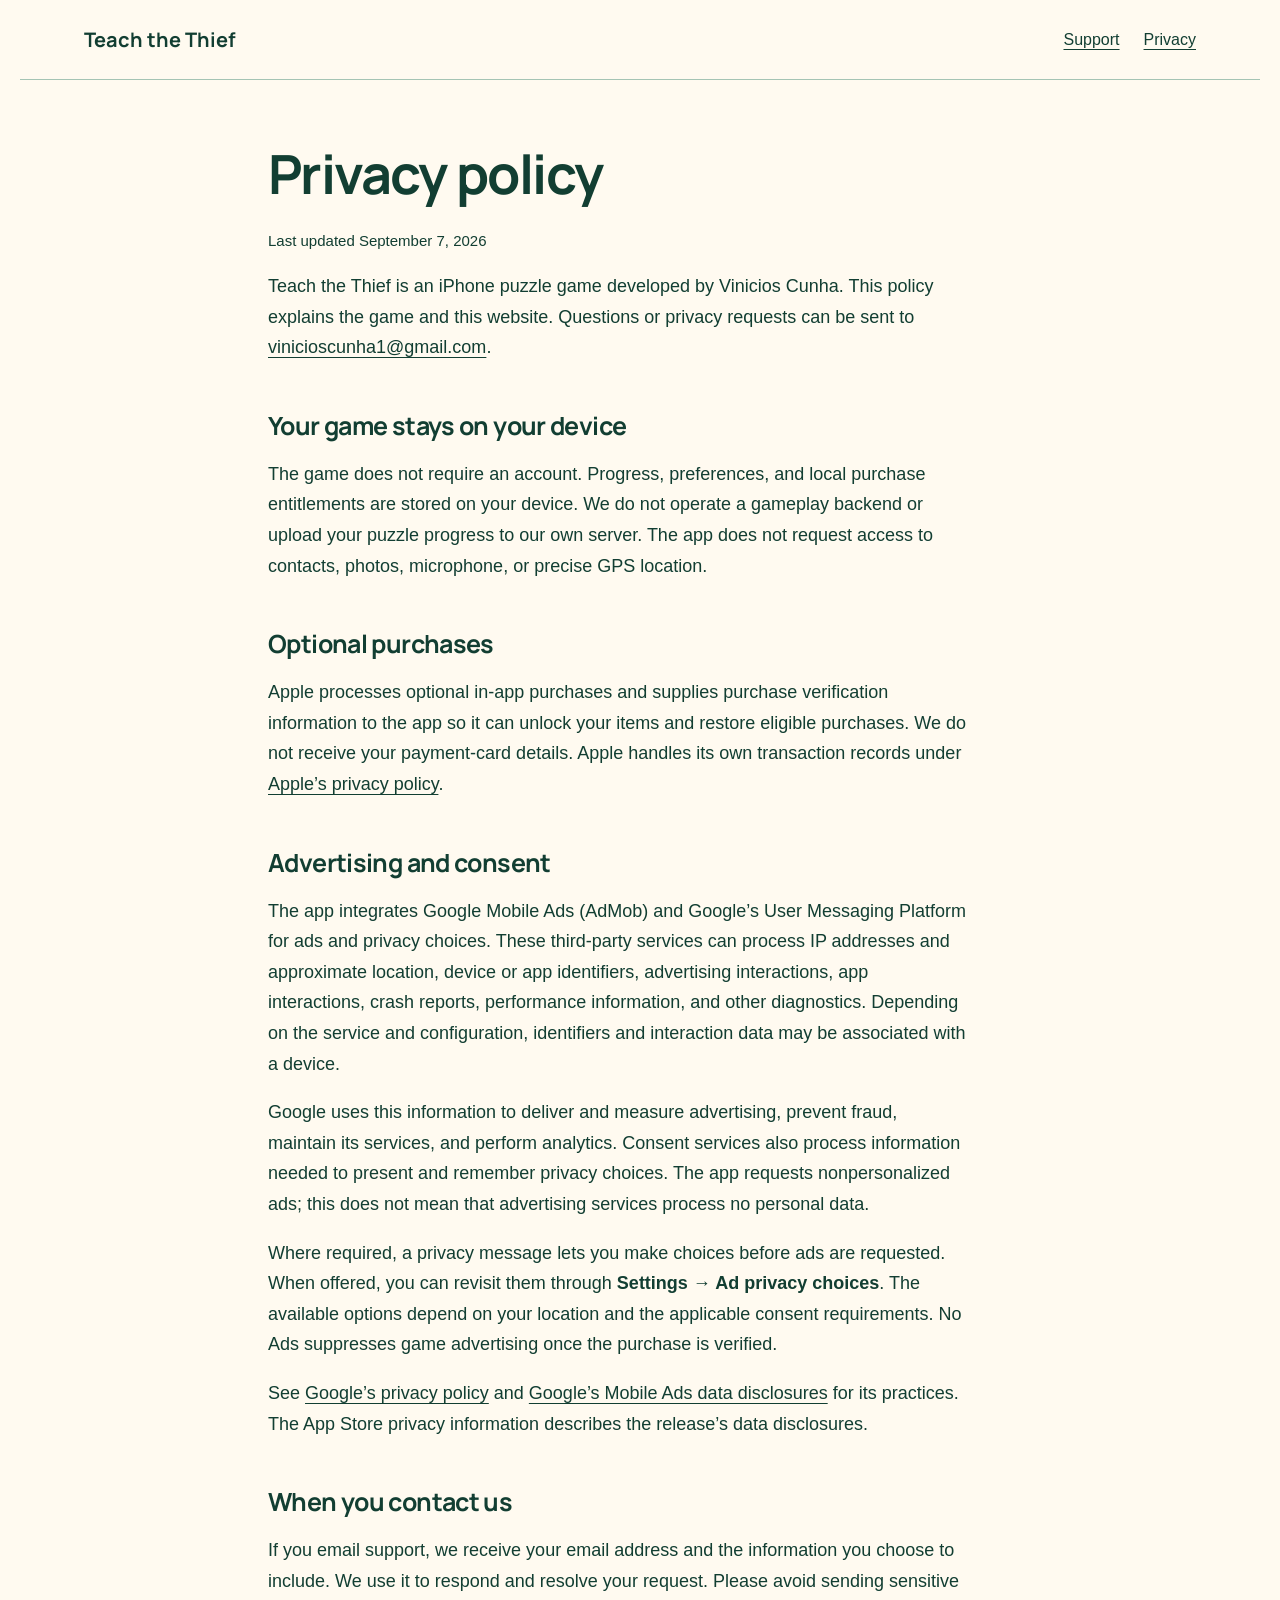
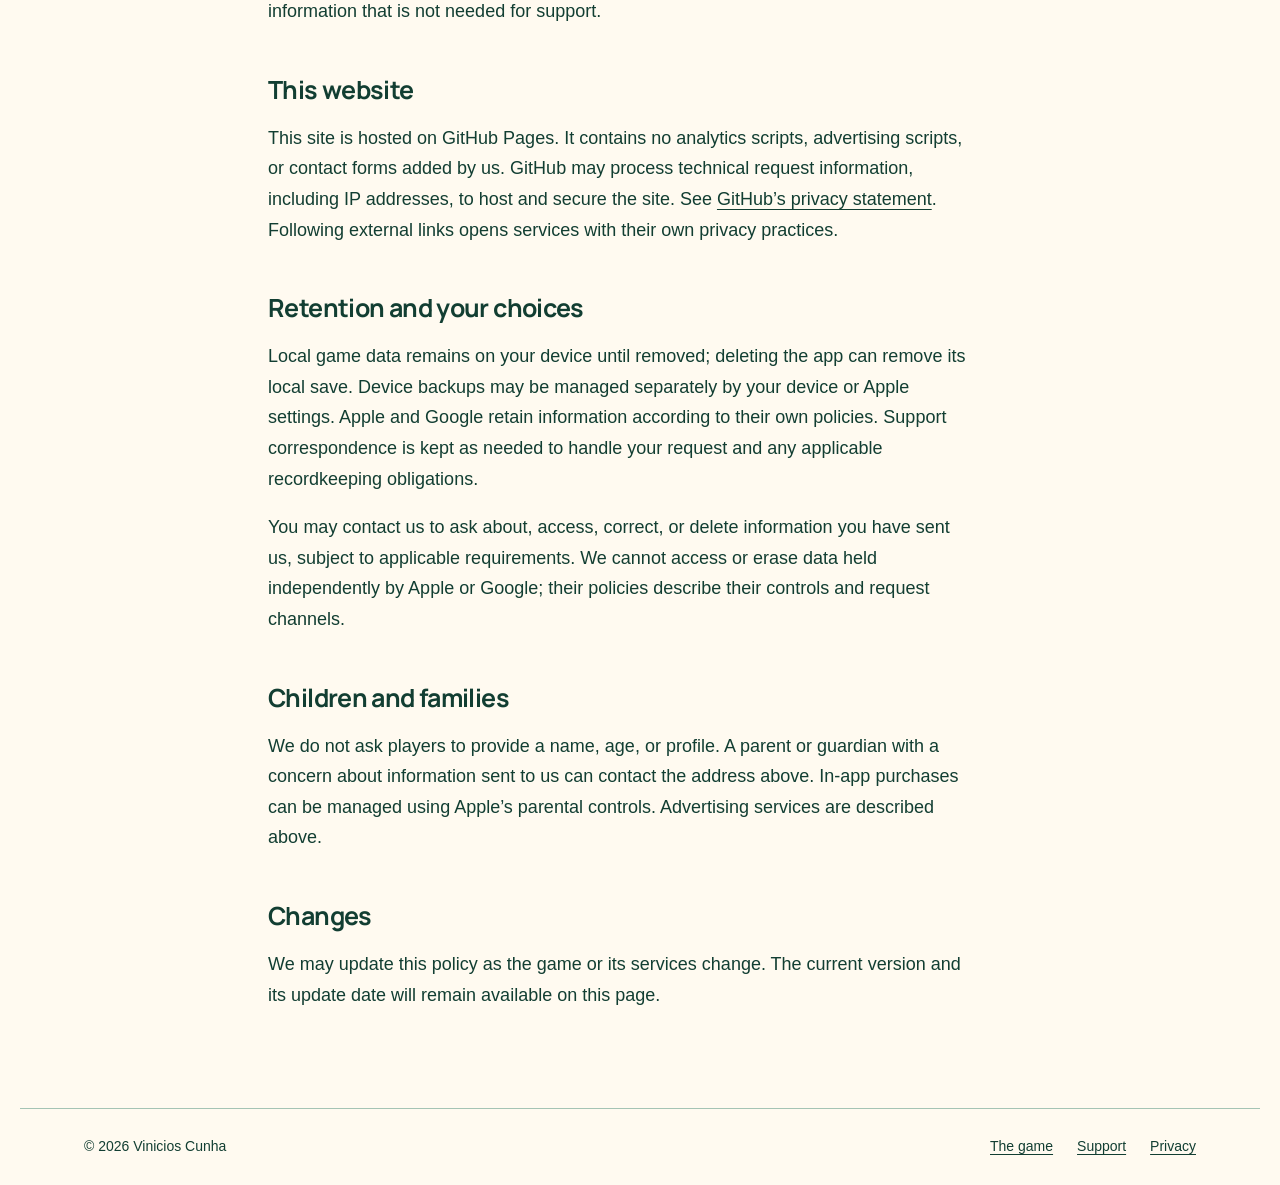
==== TeachTheThief/privacy.html @ 1f38dd89 "Publish Teach the Thief marketing support and privacy pages" ====
<!doctype html><html lang="en"><head><meta charset="utf-8"><meta name="viewport" content="width=device-width,initial-scale=1"><meta name="description" content="How Teach the Thief handles local game data, purchases, advertising, support, and privacy choices."><meta name="theme-color" content="#dff2e8"><title>Privacy policy — Teach the Thief</title><link rel="stylesheet" href="style.css"></head><body><header><a class="brand" href="./">Teach the Thief</a><nav aria-label="Main"><a href="support.html">Support</a><a href="privacy.html">Privacy</a></nav></header><main class="document"><h1>Privacy policy</h1><p class="date">Last updated September 7, 2026</p><p>Teach the Thief is an iPhone puzzle game developed by Vinicios Cunha. This policy explains the game and this website. Questions or privacy requests can be sent to <a class="email" href="mailto:vinicioscunha1@gmail.com?subject=Teach%20the%20Thief%20privacy">vinicioscunha1@gmail.com</a>.</p><h2>Your game stays on your device</h2><p>The game does not require an account. Progress, preferences, and local purchase entitlements are stored on your device. We do not operate a gameplay backend or upload your puzzle progress to our own server. The app does not request access to contacts, photos, microphone, or precise GPS location.</p><h2>Optional purchases</h2><p>Apple processes optional in-app purchases and supplies purchase verification information to the app so it can unlock your items and restore eligible purchases. We do not receive your payment-card details. Apple handles its own transaction records under <a href="https://www.apple.com/legal/privacy/">Apple’s privacy policy</a>.</p><h2>Advertising and consent</h2><p>The app integrates Google Mobile Ads (AdMob) and Google’s User Messaging Platform for ads and privacy choices. These third-party services can process IP addresses and approximate location, device or app identifiers, advertising interactions, app interactions, crash reports, performance information, and other diagnostics. Depending on the service and configuration, identifiers and interaction data may be associated with a device.</p><p>Google uses this information to deliver and measure advertising, prevent fraud, maintain its services, and perform analytics. Consent services also process information needed to present and remember privacy choices. The app requests nonpersonalized ads; this does not mean that advertising services process no personal data.</p><p>Where required, a privacy message lets you make choices before ads are requested. When offered, you can revisit them through <strong>Settings → Ad privacy choices</strong>. The available options depend on your location and the applicable consent requirements. No Ads suppresses game advertising once the purchase is verified.</p><p>See <a href="https://policies.google.com/privacy">Google’s privacy policy</a> and <a href="https://developers.google.com/admob/ios/privacy/data-disclosure">Google’s Mobile Ads data disclosures</a> for its practices. The App Store privacy information describes the release’s data disclosures.</p><h2>When you contact us</h2><p>If you email support, we receive your email address and the information you choose to include. We use it to respond and resolve your request. Please avoid sending sensitive information that is not needed for support.</p><h2>This website</h2><p>This site is hosted on GitHub Pages. It contains no analytics scripts, advertising scripts, or contact forms added by us. GitHub may process technical request information, including IP addresses, to host and secure the site. See <a href="https://docs.github.com/en/site-policy/privacy-policies/github-general-privacy-statement">GitHub’s privacy statement</a>. Following external links opens services with their own privacy practices.</p><h2>Retention and your choices</h2><p>Local game data remains on your device until removed; deleting the app can remove its local save. Device backups may be managed separately by your device or Apple settings. Apple and Google retain information according to their own policies. Support correspondence is kept as needed to handle your request and any applicable recordkeeping obligations.</p><p>You may contact us to ask about, access, correct, or delete information you have sent us, subject to applicable requirements. We cannot access or erase data held independently by Apple or Google; their policies describe their controls and request channels.</p><h2>Children and families</h2><p>We do not ask players to provide a name, age, or profile. A parent or guardian with a concern about information sent to us can contact the address above. In-app purchases can be managed using Apple’s parental controls. Advertising services are described above.</p><h2>Changes</h2><p>We may update this policy as the game or its services change. The current version and its update date will remain available on this page.</p></main><footer><p>© 2026 Vinicios Cunha</p><nav aria-label="Footer"><a href="./">The game</a><a href="support.html">Support</a><a href="privacy.html">Privacy</a></nav></footer></body></html>
---- TeachTheThief/style.css ----
@font-face{font-family:Manrope;src:url("assets/manrope-bold.ttf") format("truetype");font-weight:700;font-display:swap}:root{--ink:#123e32;--mint:#dff2e8;--paper:#fffaf0;--orange:#f4a269;--line:#a5c4b4}*{box-sizing:border-box}html{scroll-behavior:smooth;scrollbar-color:var(--ink) var(--mint)}body{margin:0;background:var(--paper);color:var(--ink);font:18px/1.7 -apple-system,BlinkMacSystemFont,"Segoe UI",sans-serif}::selection{background:var(--orange);color:var(--ink)}a{color:inherit;text-underline-offset:.22em}a:hover{color:#795021}a:focus-visible{outline:3px solid #8d4224;outline-offset:5px}header,footer{max-width:1240px;margin:auto;padding:26px 5vw;display:flex;align-items:center;justify-content:space-between;gap:24px}header{border-bottom:1px solid var(--line)}.brand,h1,h2,h3,.button{font-family:Manrope,sans-serif;font-weight:700}.brand{font-size:20px;text-decoration:none;line-height:1.25}nav{display:flex;gap:24px;font-size:16px}main{max-width:1240px;margin:auto}.hero{display:grid;grid-template-columns:1.1fr 1fr;gap:6vw;align-items:center;padding:64px 5vw}.hero h1{font-size:clamp(42px,5.4vw,72px);line-height:1.08;letter-spacing:-.035em;margin:0 0 30px;text-wrap:balance}.hero p{max-width:36ch}.hero figure{margin:0;max-width:430px;justify-self:end}.hero img{display:block;width:100%;height:auto;border-radius:16px;box-shadow:0 18px 44px #123e3222}.button{display:inline-block;background:var(--orange);padding:13px 23px;border-radius:12px;text-decoration:none;margin-top:15px;font-size:16px}.button:hover{background:#efb68f;color:var(--ink)}.availability{font-size:15px;margin-top:22px}.how{padding:66px 5vw;background:var(--mint)}h2{font-size:clamp(26px,3vw,40px);line-height:1.2;letter-spacing:-.025em;margin:0 0 24px;text-wrap:balance}.how p{max-width:65ch}.how ol{max-width:65ch;padding-left:24px}.how li{padding-left:12px;margin:18px 0}.note{padding:60px 5vw;max-width:850px}.document{max-width:800px;padding:64px 28px 80px;margin:auto}.document h1{font-size:clamp(36px,6vw,54px);line-height:1.1;letter-spacing:-.03em;margin:0 0 24px}.document h2{font-size:25px;margin:48px 0 12px}.document p,.document li{max-width:70ch}.document li{margin:12px 0}.date{font-size:15px}.email{overflow-wrap:anywhere}footer{border-top:1px solid var(--line);font-size:14px;flex-wrap:wrap}footer p{margin:0}footer nav{font-size:14px}@media(max-width:660px){body{font-size:17px}header{padding:22px 24px;align-items:flex-start}.brand{max-width:130px}nav{gap:18px;font-size:14px}.hero{grid-template-columns:1fr;padding:44px 24px;gap:32px}.hero h1{font-size:46px}.hero figure{justify-self:center;max-width:360px}.hero p{max-width:100%}.how,.note{padding:44px 24px}footer{padding:26px 24px}.document{padding-top:44px}}@media(prefers-reduced-motion:reduce){html{scroll-behavior:auto}}
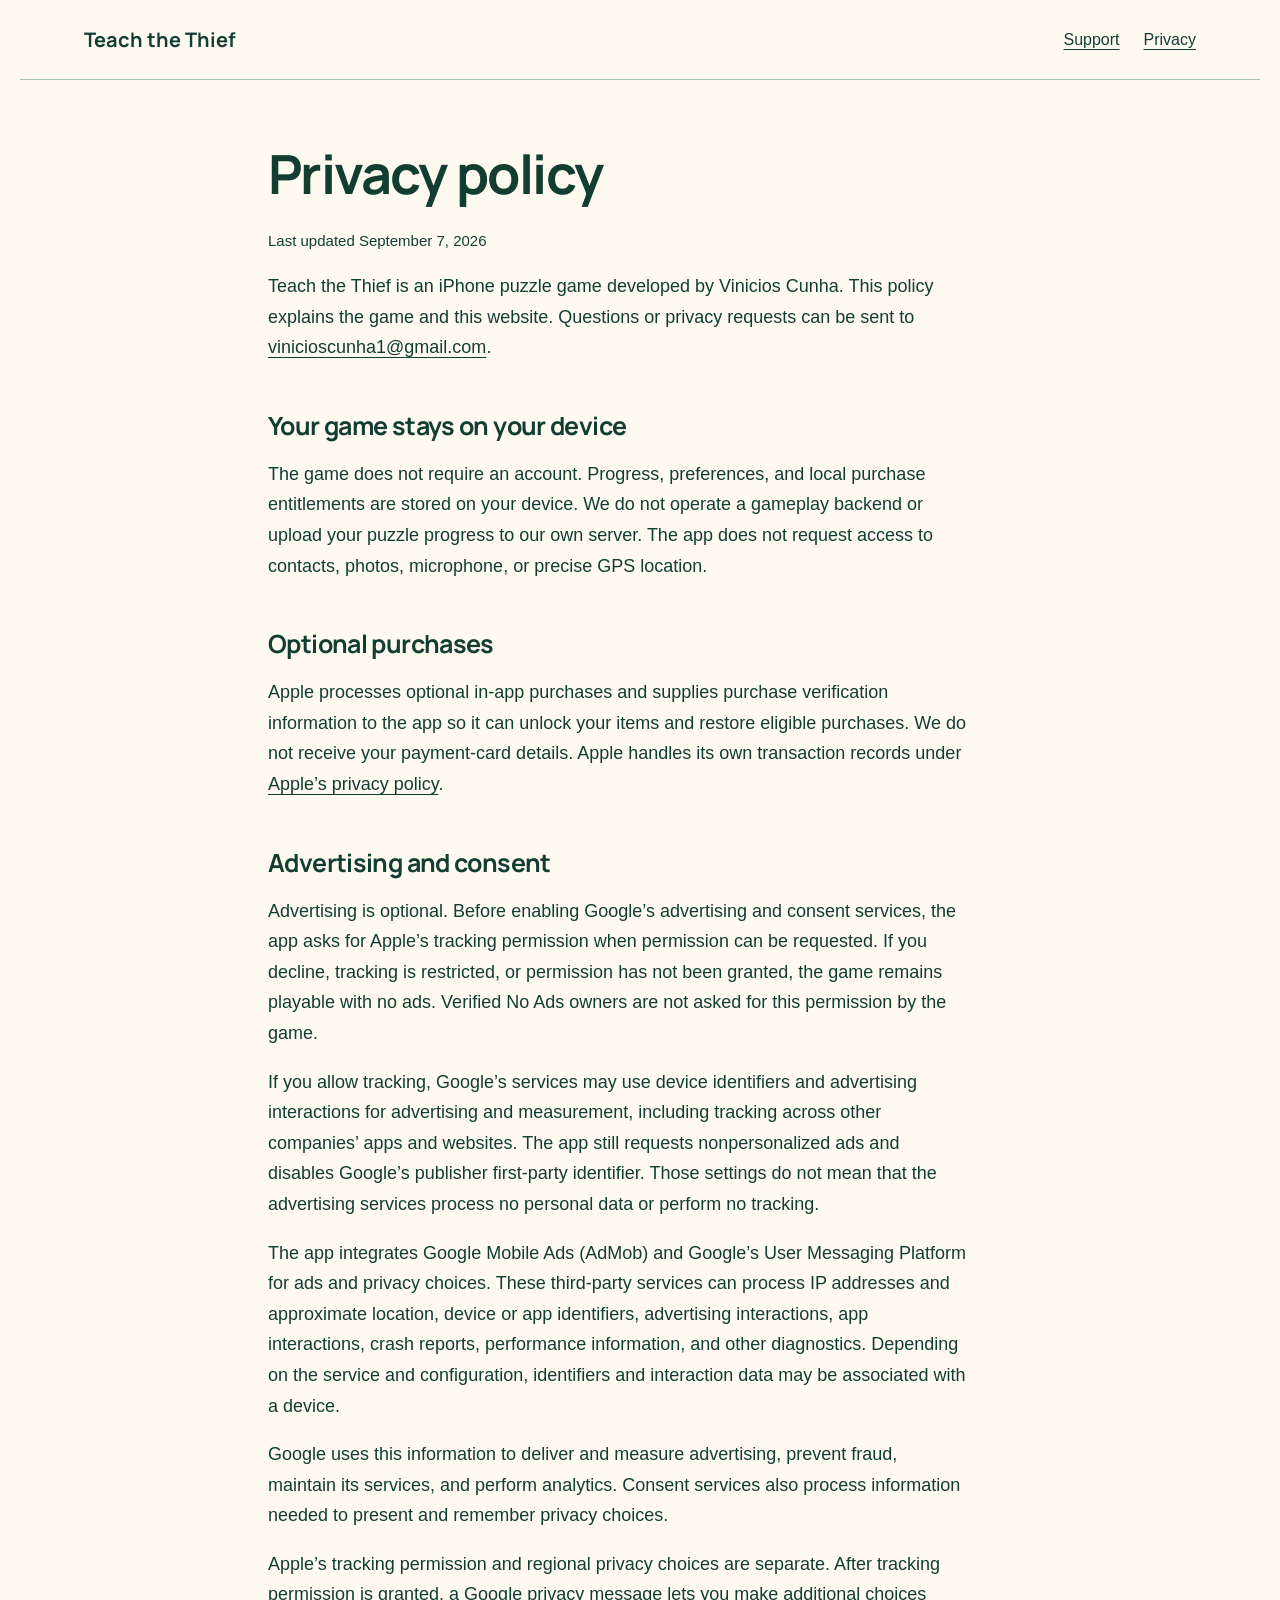
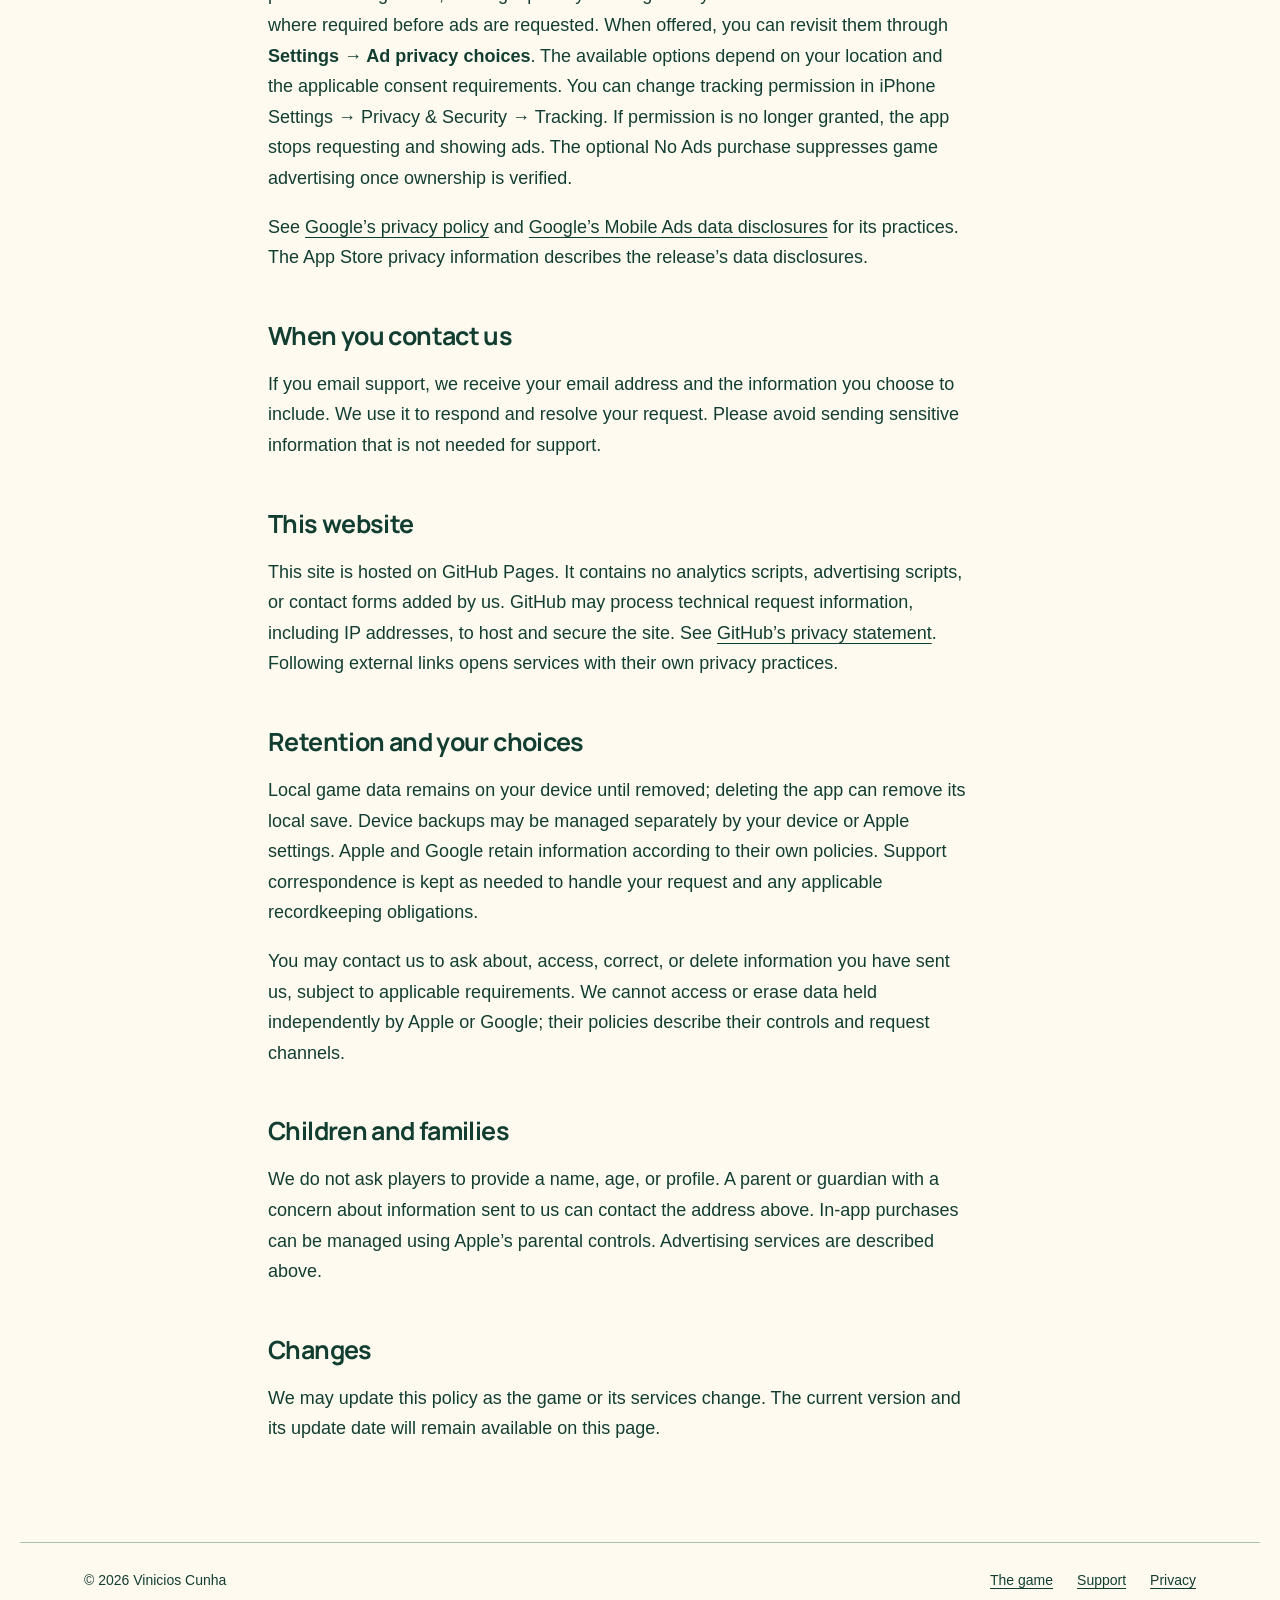
==== commit d2fa898a: "Explain optional ATT-gated advertising in privacy policy Updated privacy policy to clarify advertisi" ====
--- a/TeachTheThief/privacy.html
+++ b/TeachTheThief/privacy.html
@@ -1 +1 @@
-<!doctype html><html lang="en"><head><meta charset="utf-8"><meta name="viewport" content="width=device-width,initial-scale=1"><meta name="description" content="How Teach the Thief handles local game data, purchases, advertising, support, and privacy choices."><meta name="theme-color" content="#dff2e8"><title>Privacy policy — Teach the Thief</title><link rel="stylesheet" href="style.css"></head><body><header><a class="brand" href="./">Teach the Thief</a><nav aria-label="Main"><a href="support.html">Support</a><a href="privacy.html">Privacy</a></nav></header><main class="document"><h1>Privacy policy</h1><p class="date">Last updated September 7, 2026</p><p>Teach the Thief is an iPhone puzzle game developed by Vinicios Cunha. This policy explains the game and this website. Questions or privacy requests can be sent to <a class="email" href="mailto:vinicioscunha1@gmail.com?subject=Teach%20the%20Thief%20privacy">vinicioscunha1@gmail.com</a>.</p><h2>Your game stays on your device</h2><p>The game does not require an account. Progress, preferences, and local purchase entitlements are stored on your device. We do not operate a gameplay backend or upload your puzzle progress to our own server. The app does not request access to contacts, photos, microphone, or precise GPS location.</p><h2>Optional purchases</h2><p>Apple processes optional in-app purchases and supplies purchase verification information to the app so it can unlock your items and restore eligible purchases. We do not receive your payment-card details. Apple handles its own transaction records under <a href="https://www.apple.com/legal/privacy/">Apple’s privacy policy</a>.</p><h2>Advertising and consent</h2><p>The app integrates Google Mobile Ads (AdMob) and Google’s User Messaging Platform for ads and privacy choices. These third-party services can process IP addresses and approximate location, device or app identifiers, advertising interactions, app interactions, crash reports, performance information, and other diagnostics. Depending on the service and configuration, identifiers and interaction data may be associated with a device.</p><p>Google uses this information to deliver and measure advertising, prevent fraud, maintain its services, and perform analytics. Consent services also process information needed to present and remember privacy choices. The app requests nonpersonalized ads; this does not mean that advertising services process no personal data.</p><p>Where required, a privacy message lets you make choices before ads are requested. When offered, you can revisit them through <strong>Settings → Ad privacy choices</strong>. The available options depend on your location and the applicable consent requirements. No Ads suppresses game advertising once the purchase is verified.</p><p>See <a href="https://policies.google.com/privacy">Google’s privacy policy</a> and <a href="https://developers.google.com/admob/ios/privacy/data-disclosure">Google’s Mobile Ads data disclosures</a> for its practices. The App Store privacy information describes the release’s data disclosures.</p><h2>When you contact us</h2><p>If you email support, we receive your email address and the information you choose to include. We use it to respond and resolve your request. Please avoid sending sensitive information that is not needed for support.</p><h2>This website</h2><p>This site is hosted on GitHub Pages. It contains no analytics scripts, advertising scripts, or contact forms added by us. GitHub may process technical request information, including IP addresses, to host and secure the site. See <a href="https://docs.github.com/en/site-policy/privacy-policies/github-general-privacy-statement">GitHub’s privacy statement</a>. Following external links opens services with their own privacy practices.</p><h2>Retention and your choices</h2><p>Local game data remains on your device until removed; deleting the app can remove its local save. Device backups may be managed separately by your device or Apple settings. Apple and Google retain information according to their own policies. Support correspondence is kept as needed to handle your request and any applicable recordkeeping obligations.</p><p>You may contact us to ask about, access, correct, or delete information you have sent us, subject to applicable requirements. We cannot access or erase data held independently by Apple or Google; their policies describe their controls and request channels.</p><h2>Children and families</h2><p>We do not ask players to provide a name, age, or profile. A parent or guardian with a concern about information sent to us can contact the address above. In-app purchases can be managed using Apple’s parental controls. Advertising services are described above.</p><h2>Changes</h2><p>We may update this policy as the game or its services change. The current version and its update date will remain available on this page.</p></main><footer><p>© 2026 Vinicios Cunha</p><nav aria-label="Footer"><a href="./">The game</a><a href="support.html">Support</a><a href="privacy.html">Privacy</a></nav></footer></body></html>+<!doctype html><html lang="en"><head><meta charset="utf-8"><meta name="viewport" content="width=device-width,initial-scale=1"><meta name="description" content="How Teach the Thief handles local game data, purchases, advertising, support, and privacy choices."><meta name="theme-color" content="#dff2e8"><title>Privacy policy — Teach the Thief</title><link rel="stylesheet" href="style.css"></head><body><header><a class="brand" href="./">Teach the Thief</a><nav aria-label="Main"><a href="support.html">Support</a><a href="privacy.html">Privacy</a></nav></header><main class="document"><h1>Privacy policy</h1><p class="date">Last updated September 7, 2026</p><p>Teach the Thief is an iPhone puzzle game developed by Vinicios Cunha. This policy explains the game and this website. Questions or privacy requests can be sent to <a class="email" href="mailto:vinicioscunha1@gmail.com?subject=Teach%20the%20Thief%20privacy">vinicioscunha1@gmail.com</a>.</p><h2>Your game stays on your device</h2><p>The game does not require an account. Progress, preferences, and local purchase entitlements are stored on your device. We do not operate a gameplay backend or upload your puzzle progress to our own server. The app does not request access to contacts, photos, microphone, or precise GPS location.</p><h2>Optional purchases</h2><p>Apple processes optional in-app purchases and supplies purchase verification information to the app so it can unlock your items and restore eligible purchases. We do not receive your payment-card details. Apple handles its own transaction records under <a href="https://www.apple.com/legal/privacy/">Apple’s privacy policy</a>.</p><h2>Advertising and consent</h2><p>Advertising is optional. Before enabling Google’s advertising and consent services, the app asks for Apple’s tracking permission when permission can be requested. If you decline, tracking is restricted, or permission has not been granted, the game remains playable with no ads. Verified No Ads owners are not asked for this permission by the game.</p><p>If you allow tracking, Google’s services may use device identifiers and advertising interactions for advertising and measurement, including tracking across other companies’ apps and websites. The app still requests nonpersonalized ads and disables Google’s publisher first-party identifier. Those settings do not mean that the advertising services process no personal data or perform no tracking.</p><p>The app integrates Google Mobile Ads (AdMob) and Google’s User Messaging Platform for ads and privacy choices. These third-party services can process IP addresses and approximate location, device or app identifiers, advertising interactions, app interactions, crash reports, performance information, and other diagnostics. Depending on the service and configuration, identifiers and interaction data may be associated with a device.</p><p>Google uses this information to deliver and measure advertising, prevent fraud, maintain its services, and perform analytics. Consent services also process information needed to present and remember privacy choices. </p><p>Apple’s tracking permission and regional privacy choices are separate. After tracking permission is granted, a Google privacy message lets you make additional choices where required before ads are requested. When offered, you can revisit them through <strong>Settings → Ad privacy choices</strong>. The available options depend on your location and the applicable consent requirements. You can change tracking permission in iPhone Settings → Privacy &amp; Security → Tracking. If permission is no longer granted, the app stops requesting and showing ads. The optional No Ads purchase suppresses game advertising once ownership is verified.</p><p>See <a href="https://policies.google.com/privacy">Google’s privacy policy</a> and <a href="https://developers.google.com/admob/ios/privacy/data-disclosure">Google’s Mobile Ads data disclosures</a> for its practices. The App Store privacy information describes the release’s data disclosures.</p><h2>When you contact us</h2><p>If you email support, we receive your email address and the information you choose to include. We use it to respond and resolve your request. Please avoid sending sensitive information that is not needed for support.</p><h2>This website</h2><p>This site is hosted on GitHub Pages. It contains no analytics scripts, advertising scripts, or contact forms added by us. GitHub may process technical request information, including IP addresses, to host and secure the site. See <a href="https://docs.github.com/en/site-policy/privacy-policies/github-general-privacy-statement">GitHub’s privacy statement</a>. Following external links opens services with their own privacy practices.</p><h2>Retention and your choices</h2><p>Local game data remains on your device until removed; deleting the app can remove its local save. Device backups may be managed separately by your device or Apple settings. Apple and Google retain information according to their own policies. Support correspondence is kept as needed to handle your request and any applicable recordkeeping obligations.</p><p>You may contact us to ask about, access, correct, or delete information you have sent us, subject to applicable requirements. We cannot access or erase data held independently by Apple or Google; their policies describe their controls and request channels.</p><h2>Children and families</h2><p>We do not ask players to provide a name, age, or profile. A parent or guardian with a concern about information sent to us can contact the address above. In-app purchases can be managed using Apple’s parental controls. Advertising services are described above.</p><h2>Changes</h2><p>We may update this policy as the game or its services change. The current version and its update date will remain available on this page.</p></main><footer><p>© 2026 Vinicios Cunha</p><nav aria-label="Footer"><a href="./">The game</a><a href="support.html">Support</a><a href="privacy.html">Privacy</a></nav></footer></body></html>
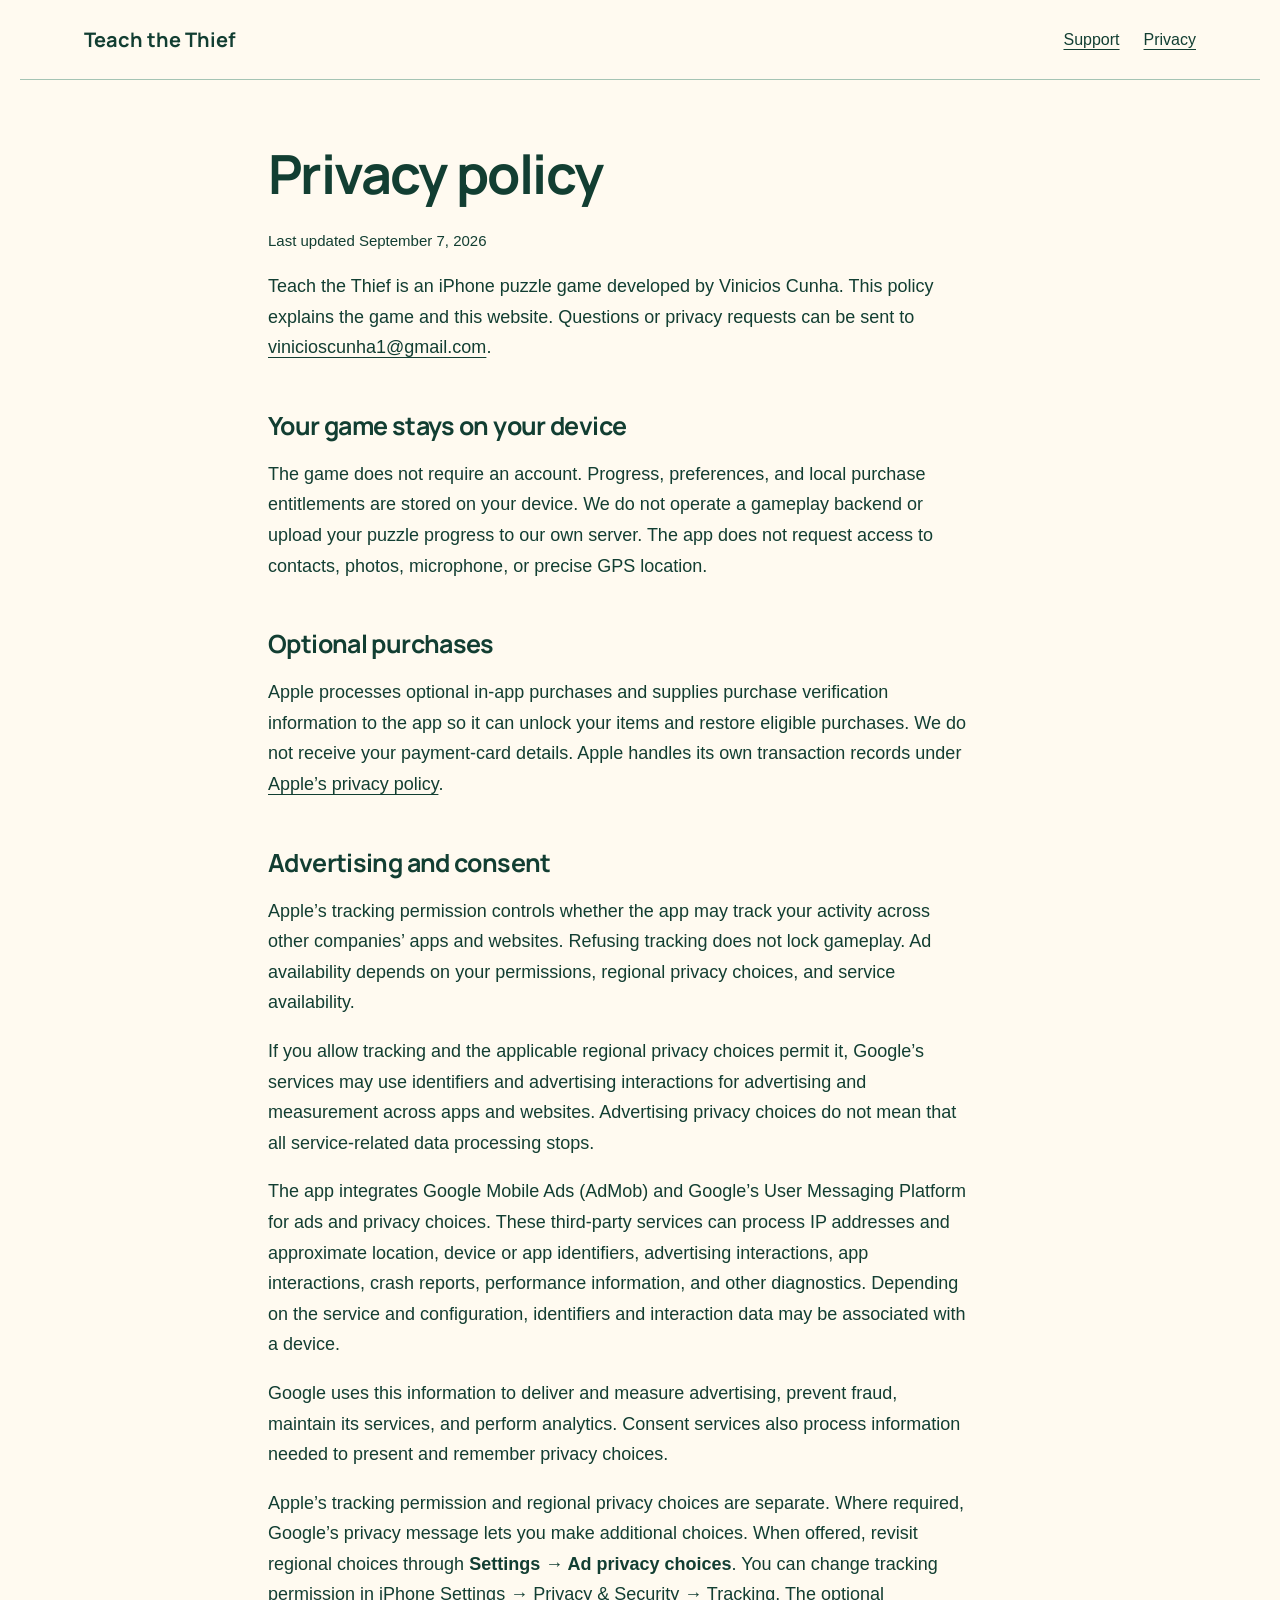
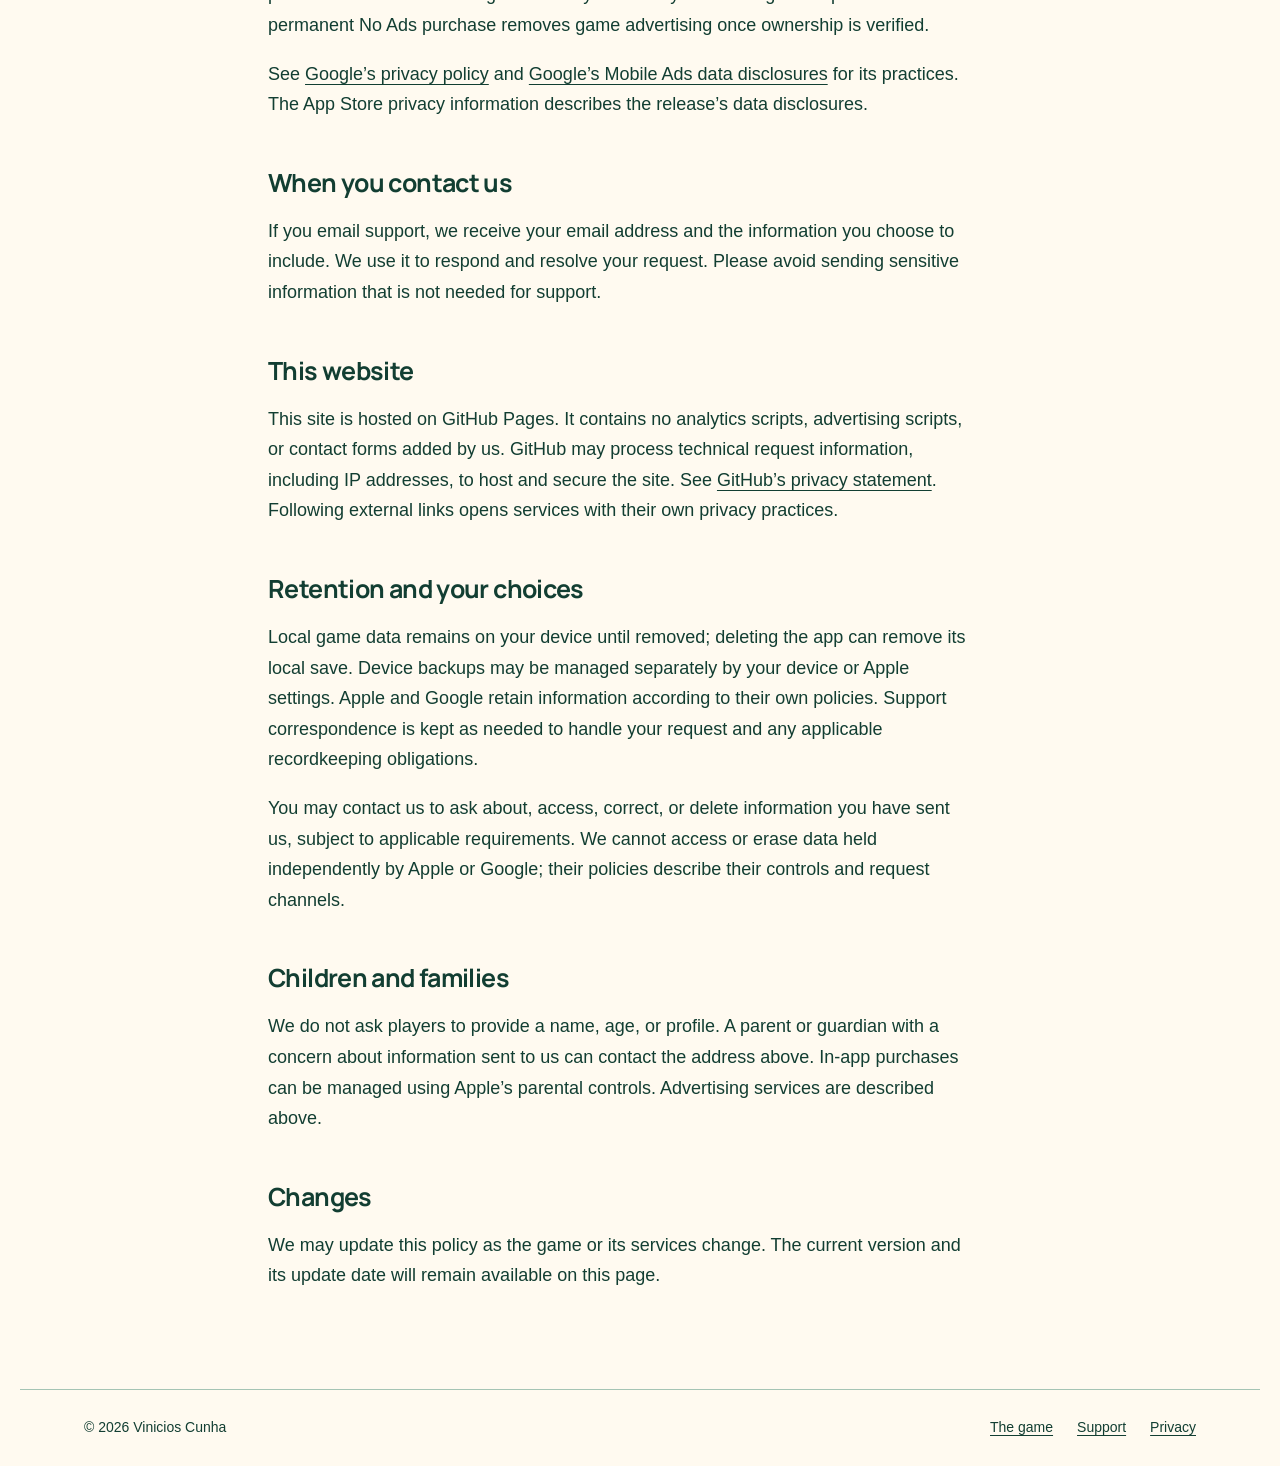
==== commit eb8743c6: "Clarify tracking permission and conditional ad availability Preserve gameplay access when tracking i" ====
--- a/TeachTheThief/privacy.html
+++ b/TeachTheThief/privacy.html
@@ -1 +1 @@
-<!doctype html><html lang="en"><head><meta charset="utf-8"><meta name="viewport" content="width=device-width,initial-scale=1"><meta name="description" content="How Teach the Thief handles local game data, purchases, advertising, support, and privacy choices."><meta name="theme-color" content="#dff2e8"><title>Privacy policy — Teach the Thief</title><link rel="stylesheet" href="style.css"></head><body><header><a class="brand" href="./">Teach the Thief</a><nav aria-label="Main"><a href="support.html">Support</a><a href="privacy.html">Privacy</a></nav></header><main class="document"><h1>Privacy policy</h1><p class="date">Last updated September 7, 2026</p><p>Teach the Thief is an iPhone puzzle game developed by Vinicios Cunha. This policy explains the game and this website. Questions or privacy requests can be sent to <a class="email" href="mailto:vinicioscunha1@gmail.com?subject=Teach%20the%20Thief%20privacy">vinicioscunha1@gmail.com</a>.</p><h2>Your game stays on your device</h2><p>The game does not require an account. Progress, preferences, and local purchase entitlements are stored on your device. We do not operate a gameplay backend or upload your puzzle progress to our own server. The app does not request access to contacts, photos, microphone, or precise GPS location.</p><h2>Optional purchases</h2><p>Apple processes optional in-app purchases and supplies purchase verification information to the app so it can unlock your items and restore eligible purchases. We do not receive your payment-card details. Apple handles its own transaction records under <a href="https://www.apple.com/legal/privacy/">Apple’s privacy policy</a>.</p><h2>Advertising and consent</h2><p>Advertising is optional. Before enabling Google’s advertising and consent services, the app asks for Apple’s tracking permission when permission can be requested. If you decline, tracking is restricted, or permission has not been granted, the game remains playable with no ads. Verified No Ads owners are not asked for this permission by the game.</p><p>If you allow tracking, Google’s services may use device identifiers and advertising interactions for advertising and measurement, including tracking across other companies’ apps and websites. The app still requests nonpersonalized ads and disables Google’s publisher first-party identifier. Those settings do not mean that the advertising services process no personal data or perform no tracking.</p><p>The app integrates Google Mobile Ads (AdMob) and Google’s User Messaging Platform for ads and privacy choices. These third-party services can process IP addresses and approximate location, device or app identifiers, advertising interactions, app interactions, crash reports, performance information, and other diagnostics. Depending on the service and configuration, identifiers and interaction data may be associated with a device.</p><p>Google uses this information to deliver and measure advertising, prevent fraud, maintain its services, and perform analytics. Consent services also process information needed to present and remember privacy choices. </p><p>Apple’s tracking permission and regional privacy choices are separate. After tracking permission is granted, a Google privacy message lets you make additional choices where required before ads are requested. When offered, you can revisit them through <strong>Settings → Ad privacy choices</strong>. The available options depend on your location and the applicable consent requirements. You can change tracking permission in iPhone Settings → Privacy &amp; Security → Tracking. If permission is no longer granted, the app stops requesting and showing ads. The optional No Ads purchase suppresses game advertising once ownership is verified.</p><p>See <a href="https://policies.google.com/privacy">Google’s privacy policy</a> and <a href="https://developers.google.com/admob/ios/privacy/data-disclosure">Google’s Mobile Ads data disclosures</a> for its practices. The App Store privacy information describes the release’s data disclosures.</p><h2>When you contact us</h2><p>If you email support, we receive your email address and the information you choose to include. We use it to respond and resolve your request. Please avoid sending sensitive information that is not needed for support.</p><h2>This website</h2><p>This site is hosted on GitHub Pages. It contains no analytics scripts, advertising scripts, or contact forms added by us. GitHub may process technical request information, including IP addresses, to host and secure the site. See <a href="https://docs.github.com/en/site-policy/privacy-policies/github-general-privacy-statement">GitHub’s privacy statement</a>. Following external links opens services with their own privacy practices.</p><h2>Retention and your choices</h2><p>Local game data remains on your device until removed; deleting the app can remove its local save. Device backups may be managed separately by your device or Apple settings. Apple and Google retain information according to their own policies. Support correspondence is kept as needed to handle your request and any applicable recordkeeping obligations.</p><p>You may contact us to ask about, access, correct, or delete information you have sent us, subject to applicable requirements. We cannot access or erase data held independently by Apple or Google; their policies describe their controls and request channels.</p><h2>Children and families</h2><p>We do not ask players to provide a name, age, or profile. A parent or guardian with a concern about information sent to us can contact the address above. In-app purchases can be managed using Apple’s parental controls. Advertising services are described above.</p><h2>Changes</h2><p>We may update this policy as the game or its services change. The current version and its update date will remain available on this page.</p></main><footer><p>© 2026 Vinicios Cunha</p><nav aria-label="Footer"><a href="./">The game</a><a href="support.html">Support</a><a href="privacy.html">Privacy</a></nav></footer></body></html>
+<!doctype html><html lang="en"><head><meta charset="utf-8"><meta name="viewport" content="width=device-width,initial-scale=1"><meta name="description" content="How Teach the Thief handles local game data, purchases, advertising, support, and privacy choices."><meta name="theme-color" content="#dff2e8"><title>Privacy policy — Teach the Thief</title><link rel="stylesheet" href="style.css"></head><body><header><a class="brand" href="./">Teach the Thief</a><nav aria-label="Main"><a href="support.html">Support</a><a href="privacy.html">Privacy</a></nav></header><main class="document"><h1>Privacy policy</h1><p class="date">Last updated September 7, 2026</p><p>Teach the Thief is an iPhone puzzle game developed by Vinicios Cunha. This policy explains the game and this website. Questions or privacy requests can be sent to <a class="email" href="mailto:vinicioscunha1@gmail.com?subject=Teach%20the%20Thief%20privacy">vinicioscunha1@gmail.com</a>.</p><h2>Your game stays on your device</h2><p>The game does not require an account. Progress, preferences, and local purchase entitlements are stored on your device. We do not operate a gameplay backend or upload your puzzle progress to our own server. The app does not request access to contacts, photos, microphone, or precise GPS location.</p><h2>Optional purchases</h2><p>Apple processes optional in-app purchases and supplies purchase verification information to the app so it can unlock your items and restore eligible purchases. We do not receive your payment-card details. Apple handles its own transaction records under <a href="https://www.apple.com/legal/privacy/">Apple’s privacy policy</a>.</p><h2>Advertising and consent</h2><p>Apple’s tracking permission controls whether the app may track your activity across other companies’ apps and websites. Refusing tracking does not lock gameplay. Ad availability depends on your permissions, regional privacy choices, and service availability.</p><p>If you allow tracking and the applicable regional privacy choices permit it, Google’s services may use identifiers and advertising interactions for advertising and measurement across apps and websites. Advertising privacy choices do not mean that all service-related data processing stops.</p><p>The app integrates Google Mobile Ads (AdMob) and Google’s User Messaging Platform for ads and privacy choices. These third-party services can process IP addresses and approximate location, device or app identifiers, advertising interactions, app interactions, crash reports, performance information, and other diagnostics. Depending on the service and configuration, identifiers and interaction data may be associated with a device.</p><p>Google uses this information to deliver and measure advertising, prevent fraud, maintain its services, and perform analytics. Consent services also process information needed to present and remember privacy choices. </p><p>Apple’s tracking permission and regional privacy choices are separate. Where required, Google’s privacy message lets you make additional choices. When offered, revisit regional choices through <strong>Settings → Ad privacy choices</strong>. You can change tracking permission in iPhone Settings → Privacy &amp; Security → Tracking. The optional permanent No Ads purchase removes game advertising once ownership is verified.</p><p>See <a href="https://policies.google.com/privacy">Google’s privacy policy</a> and <a href="https://developers.google.com/admob/ios/privacy/data-disclosure">Google’s Mobile Ads data disclosures</a> for its practices. The App Store privacy information describes the release’s data disclosures.</p><h2>When you contact us</h2><p>If you email support, we receive your email address and the information you choose to include. We use it to respond and resolve your request. Please avoid sending sensitive information that is not needed for support.</p><h2>This website</h2><p>This site is hosted on GitHub Pages. It contains no analytics scripts, advertising scripts, or contact forms added by us. GitHub may process technical request information, including IP addresses, to host and secure the site. See <a href="https://docs.github.com/en/site-policy/privacy-policies/github-general-privacy-statement">GitHub’s privacy statement</a>. Following external links opens services with their own privacy practices.</p><h2>Retention and your choices</h2><p>Local game data remains on your device until removed; deleting the app can remove its local save. Device backups may be managed separately by your device or Apple settings. Apple and Google retain information according to their own policies. Support correspondence is kept as needed to handle your request and any applicable recordkeeping obligations.</p><p>You may contact us to ask about, access, correct, or delete information you have sent us, subject to applicable requirements. We cannot access or erase data held independently by Apple or Google; their policies describe their controls and request channels.</p><h2>Children and families</h2><p>We do not ask players to provide a name, age, or profile. A parent or guardian with a concern about information sent to us can contact the address above. In-app purchases can be managed using Apple’s parental controls. Advertising services are described above.</p><h2>Changes</h2><p>We may update this policy as the game or its services change. The current version and its update date will remain available on this page.</p></main><footer><p>© 2026 Vinicios Cunha</p><nav aria-label="Footer"><a href="./">The game</a><a href="support.html">Support</a><a href="privacy.html">Privacy</a></nav></footer></body></html>
